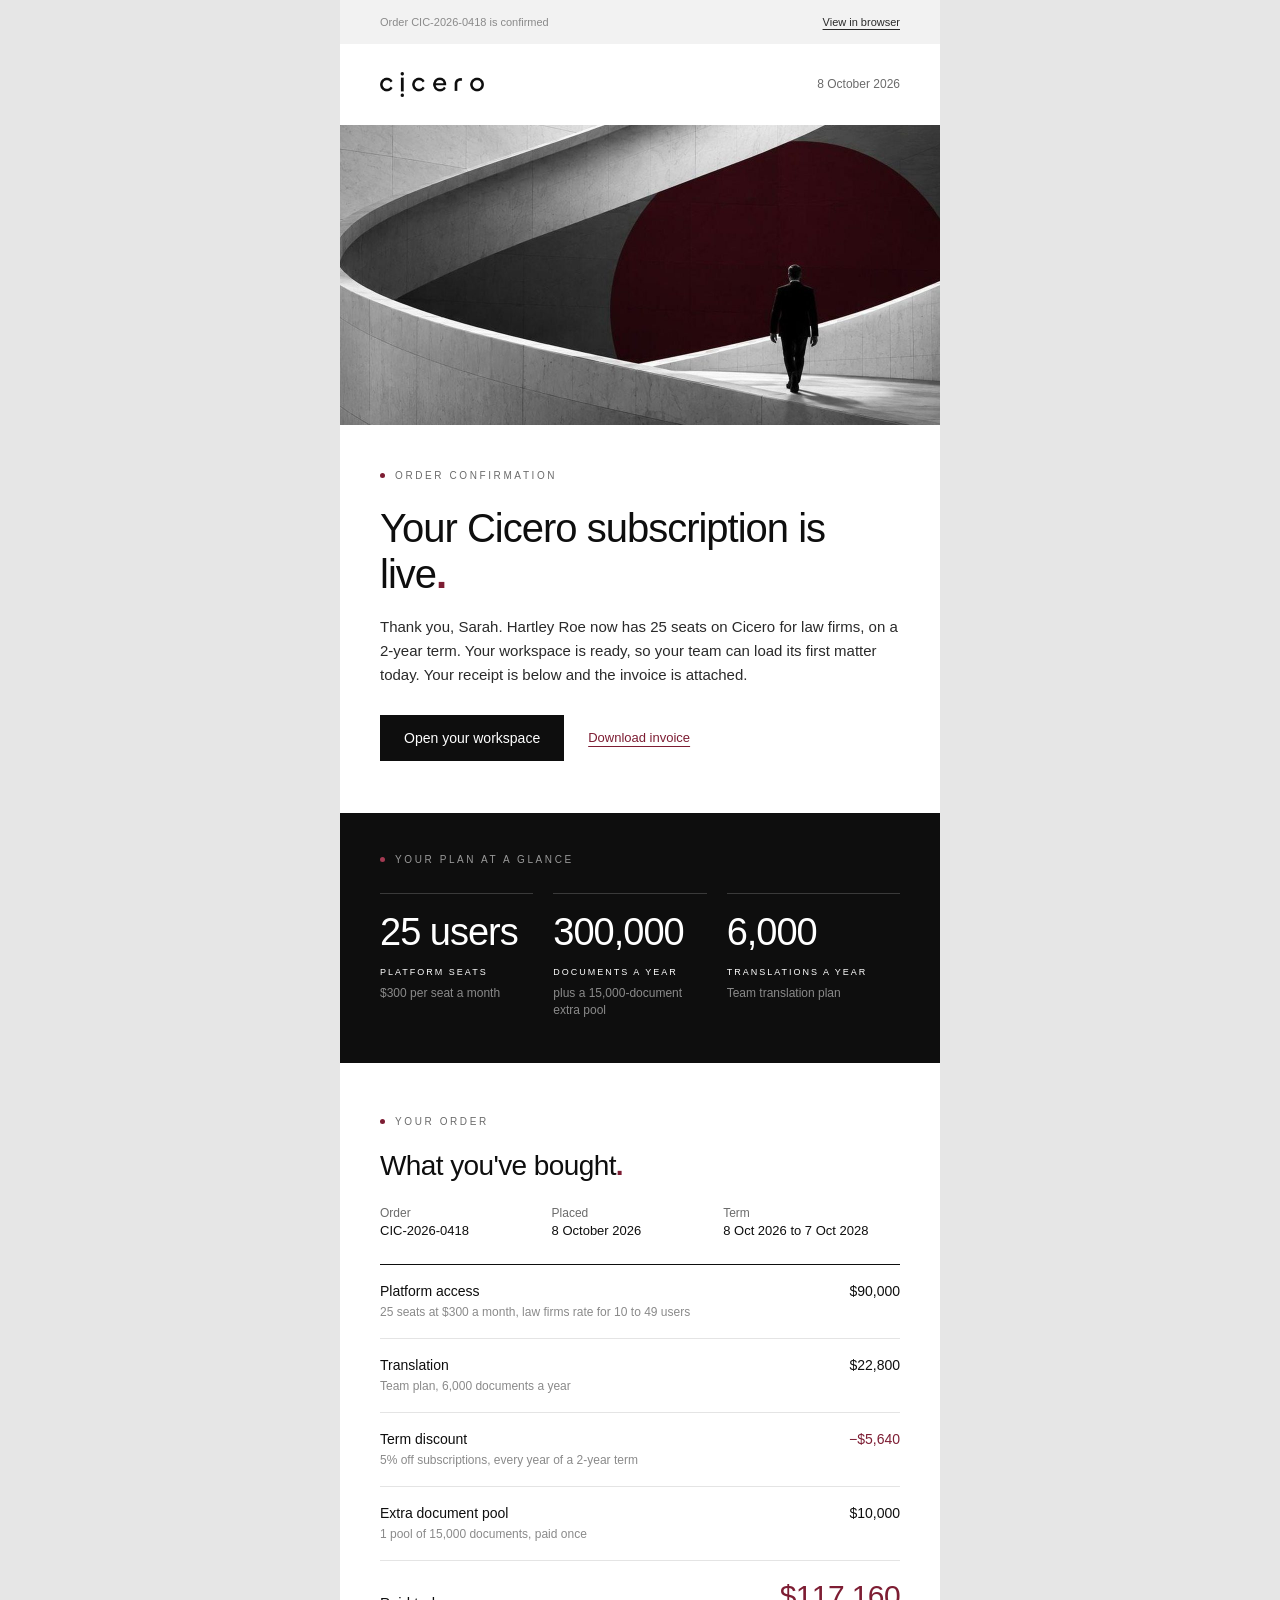
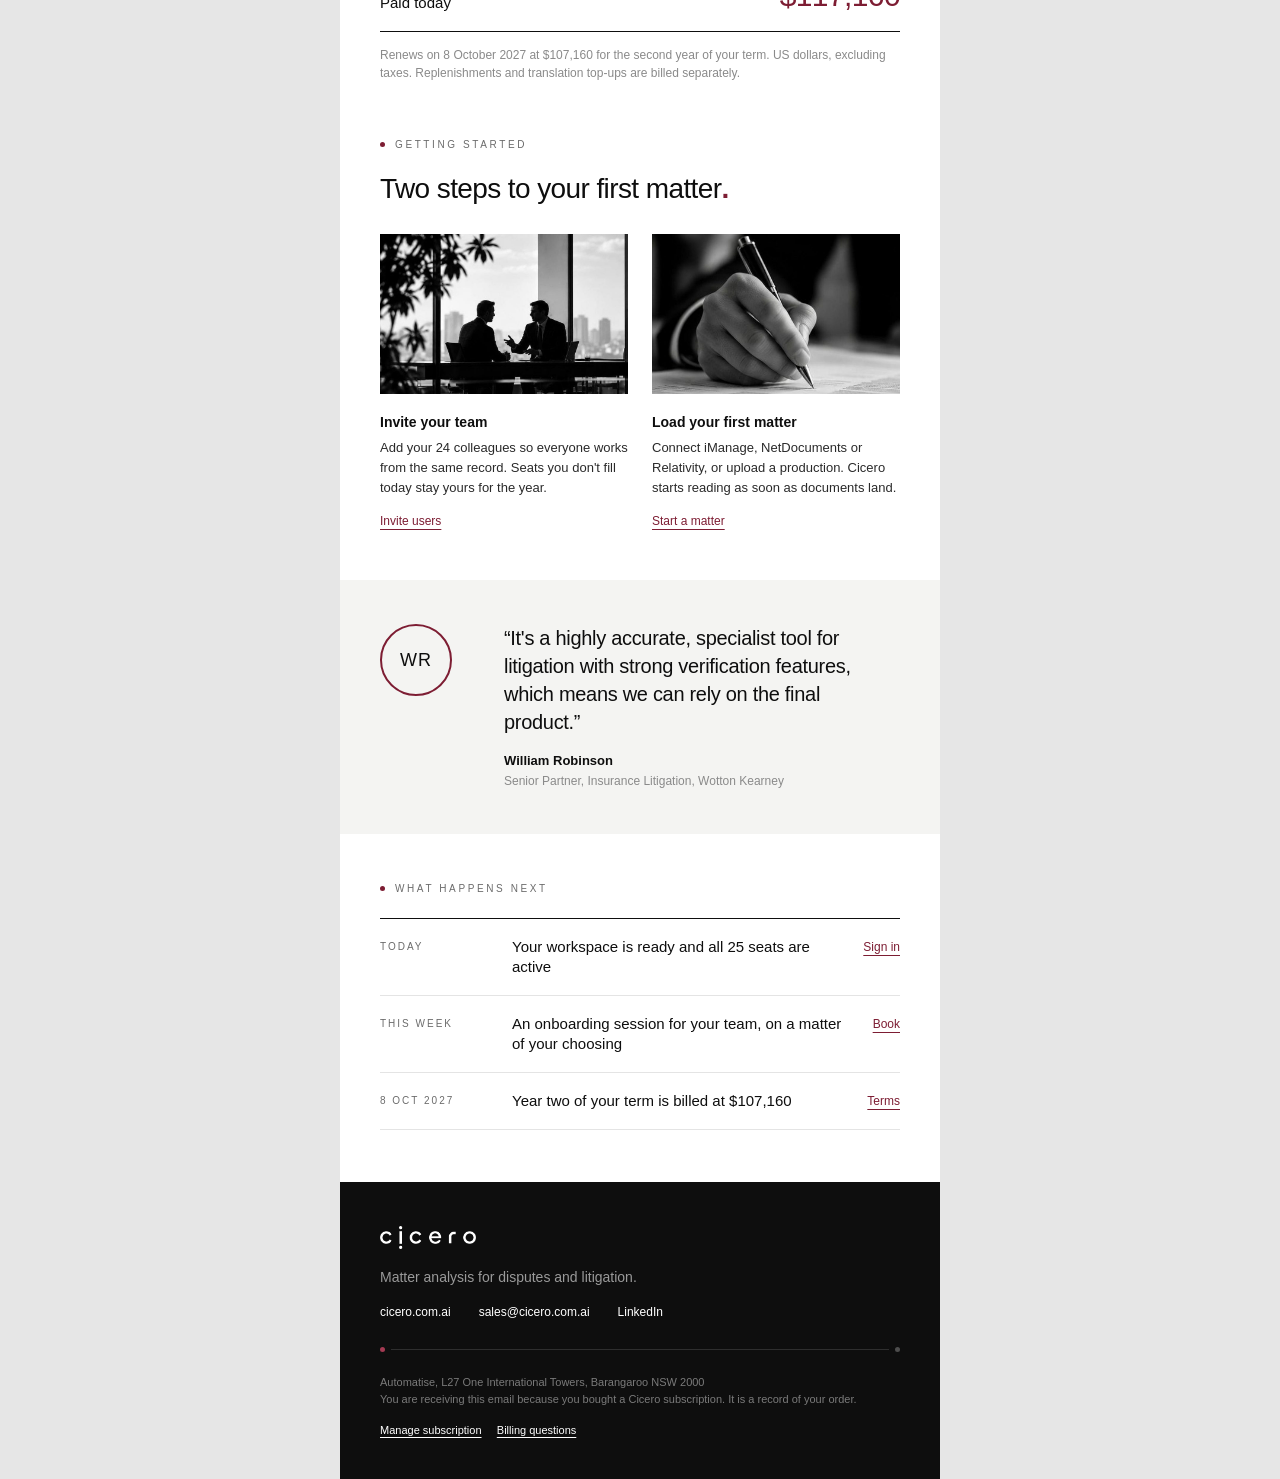
==== email/order-confirmation.html @ ea7f02d4 "Add the order confirmation email Co-Authored-By: Claude Opus 5.5 <noreply@anthropic.com> Claude-Sess" ====
<!doctype html>
<html lang="en" xmlns="http://www.w3.org/1999/xhtml">
<head>
<meta charset="utf-8">
<meta name="viewport" content="width=device-width,initial-scale=1">
<meta name="x-apple-disable-message-reformatting">
<meta name="color-scheme" content="light">
<meta name="supported-color-schemes" content="light">
<title>Your Cicero order is confirmed</title>
<!--
  Cicero order confirmation email.
  Example values are filled in so the layout can be reviewed. Replace them with merge fields when wiring it up:
    first name, firm, order number, order date, plan, users, seat rate, term, translation plan,
    extra pools, discount, amounts, renewal date, workspace / invoice / onboarding links.
  Images: host the files in email/images/ and change every src to its absolute https:// URL before sending.
-->
<style>
  body{margin:0;padding:0;background:#e6e6e6;-webkit-text-size-adjust:100%;-ms-text-size-adjust:100%}
  table{border-collapse:collapse;mso-table-lspace:0;mso-table-rspace:0}
  img{border:0;outline:none;text-decoration:none;display:block;-ms-interpolation-mode:bicubic}
  a{color:inherit}
  @media (max-width:620px){
    .container{width:100%!important}
    .px{padding-left:24px!important;padding-right:24px!important}
    .stack{display:block!important;width:100%!important;max-width:100%!important}
    .stack-gap{padding-top:28px!important}
    .stat{display:block!important;width:100%!important;padding:0 0 22px 0!important}
    .h1{font-size:34px!important;line-height:40px!important}
    .h2{font-size:26px!important;line-height:32px!important}
    .num{font-size:36px!important;line-height:42px!important}
    .hide-sm{display:none!important}
    .row-date{width:96px!important}
  }
</style>
</head>
<body style="margin:0;padding:0;background:#e6e6e6;">
<!-- Preview text -->
<div style="display:none;max-height:0;overflow:hidden;mso-hide:all;font-size:1px;line-height:1px;color:#e6e6e6;">Order CIC-2026-0418 is confirmed: Cicero for law firms, 25 users on a 2-year term. Your workspace is ready.&#8199;&#847;&#8199;&#847;&#8199;&#847;&#8199;&#847;&#8199;&#847;&#8199;&#847;</div>

<table role="presentation" width="100%" cellpadding="0" cellspacing="0" style="background:#e6e6e6;">
<tr><td align="center" style="padding:0;">

<table role="presentation" class="container" width="600" cellpadding="0" cellspacing="0" style="width:600px;background:#ffffff;font-family:'Helvetica Neue',Helvetica,Arial,sans-serif;">

  <!-- Top bar -->
  <tr><td class="px" style="background:#f2f2f2;padding:14px 40px;">
    <table role="presentation" width="100%" cellpadding="0" cellspacing="0"><tr>
      <td style="font-size:11px;line-height:16px;color:#8a8a8a;">Order CIC-2026-0418 is confirmed</td>
      <td align="right" style="font-size:11px;line-height:16px;"><a href="https://cicero.com.ai/" style="color:#2a2a2a;text-decoration:underline;text-underline-offset:3px;">View in browser</a></td>
    </tr></table>
  </td></tr>

  <!-- Header -->
  <tr><td class="px" style="padding:28px 40px;">
    <table role="presentation" width="100%" cellpadding="0" cellspacing="0"><tr>
      <td><a href="https://cicero.com.ai/"><img src="images/logo-black.png" width="104" height="25" alt="Cicero" style="width:104px;height:auto;"></a></td>
      <td align="right" style="font-size:12px;line-height:16px;color:#6b6b6b;">8 October 2026</td>
    </tr></table>
  </td></tr>

  <!-- Hero image -->
  <tr><td style="padding:0;"><img src="images/hero.jpg" width="600" alt="A figure walks up a curving stone ramp past a burgundy circle" style="width:100%;max-width:600px;height:auto;"></td></tr>

  <!-- Confirmation -->
  <tr><td class="px" style="padding:44px 40px 52px;">
    <table role="presentation" cellpadding="0" cellspacing="0"><tr>
      <td style="width:5px;"><div style="width:5px;height:5px;border-radius:50%;background:#7d1d33;font-size:0;line-height:0;">&nbsp;</div></td>
      <td style="padding-left:10px;font-size:10px;line-height:14px;letter-spacing:2.6px;text-transform:uppercase;color:#6b6b6b;">Order confirmation</td>
    </tr></table>
    <h1 class="h1" style="margin:22px 0 0;font-weight:300;font-size:40px;line-height:46px;letter-spacing:-1px;color:#0e0e0e;">Your Cicero subscription is live<span style="color:#7d1d33;font-weight:700;">.</span></h1>
    <p style="margin:18px 0 0;font-size:15px;line-height:24px;color:#2a2a2a;">Thank you, Sarah. Hartley Roe now has 25 seats on Cicero for law firms, on a 2-year term. Your workspace is ready, so your team can load its first matter today. Your receipt is below and the invoice is attached.</p>
    <table role="presentation" cellpadding="0" cellspacing="0" style="margin-top:28px;"><tr>
      <td style="background:#0e0e0e;"><a href="https://cicero.com.ai/" style="display:inline-block;padding:15px 24px;font-size:14px;line-height:16px;color:#ffffff;text-decoration:none;font-weight:500;">Open your workspace</a></td>
      <td style="padding-left:24px;font-size:13px;line-height:16px;"><a href="https://cicero.com.ai/" style="color:#7d1d33;text-decoration:underline;text-underline-offset:4px;">Download invoice</a></td>
    </tr></table>
  </td></tr>

  <!-- Plan at a glance -->
  <tr><td class="px" style="background:#0e0e0e;padding:40px 40px 44px;">
    <table role="presentation" cellpadding="0" cellspacing="0"><tr>
      <td style="width:5px;"><div style="width:5px;height:5px;border-radius:50%;background:#a33a52;font-size:0;line-height:0;">&nbsp;</div></td>
      <td style="padding-left:10px;font-size:10px;line-height:14px;letter-spacing:2.6px;text-transform:uppercase;color:#9a9a9a;">Your plan at a glance</td>
    </tr></table>
    <table role="presentation" width="100%" cellpadding="0" cellspacing="0" style="margin-top:26px;"><tr>
      <td class="stat" valign="top" width="33%" style="padding-right:20px;">
        <div style="border-top:1px solid #3a3a3a;padding-top:16px;">
          <div class="num" style="font-weight:200;font-size:38px;line-height:44px;letter-spacing:-1px;color:#ffffff;">25 users</div>
          <div style="margin-top:12px;font-size:9px;line-height:13px;letter-spacing:2px;text-transform:uppercase;font-weight:500;color:#ffffff;">Platform seats</div>
          <div style="margin-top:6px;font-size:12px;line-height:17px;color:#8a8a8a;">$300 per seat a month</div>
        </div>
      </td>
      <td class="stat" valign="top" width="33%" style="padding-right:20px;">
        <div style="border-top:1px solid #3a3a3a;padding-top:16px;">
          <div class="num" style="font-weight:200;font-size:38px;line-height:44px;letter-spacing:-1px;color:#ffffff;">300,000</div>
          <div style="margin-top:12px;font-size:9px;line-height:13px;letter-spacing:2px;text-transform:uppercase;font-weight:500;color:#ffffff;">Documents a year</div>
          <div style="margin-top:6px;font-size:12px;line-height:17px;color:#8a8a8a;">plus a 15,000-document extra pool</div>
        </div>
      </td>
      <td class="stat" valign="top" width="33%">
        <div style="border-top:1px solid #3a3a3a;padding-top:16px;">
          <div class="num" style="font-weight:200;font-size:38px;line-height:44px;letter-spacing:-1px;color:#ffffff;">6,000</div>
          <div style="margin-top:12px;font-size:9px;line-height:13px;letter-spacing:2px;text-transform:uppercase;font-weight:500;color:#ffffff;">Translations a year</div>
          <div style="margin-top:6px;font-size:12px;line-height:17px;color:#8a8a8a;">Team translation plan</div>
        </div>
      </td>
    </tr></table>
  </td></tr>

  <!-- Receipt -->
  <tr><td class="px" style="padding:52px 40px 12px;">
    <table role="presentation" cellpadding="0" cellspacing="0"><tr>
      <td style="width:5px;"><div style="width:5px;height:5px;border-radius:50%;background:#7d1d33;font-size:0;line-height:0;">&nbsp;</div></td>
      <td style="padding-left:10px;font-size:10px;line-height:14px;letter-spacing:2.6px;text-transform:uppercase;color:#6b6b6b;">Your order</td>
    </tr></table>
    <h2 class="h2" style="margin:20px 0 0;font-weight:300;font-size:28px;line-height:34px;letter-spacing:-.6px;color:#0e0e0e;">What you've bought<span style="color:#7d1d33;font-weight:700;">.</span></h2>

    <table role="presentation" width="100%" cellpadding="0" cellspacing="0" style="margin-top:22px;font-size:12px;line-height:17px;color:#6b6b6b;"><tr>
      <td class="stack" valign="top" width="33%" style="padding-bottom:10px;">Order<br><span style="color:#0e0e0e;font-size:13px;">CIC-2026-0418</span></td>
      <td class="stack" valign="top" width="33%" style="padding-bottom:10px;">Placed<br><span style="color:#0e0e0e;font-size:13px;">8 October 2026</span></td>
      <td class="stack" valign="top" width="34%" style="padding-bottom:10px;">Term<br><span style="color:#0e0e0e;font-size:13px;">8 Oct 2026 to 7 Oct 2028</span></td>
    </tr></table>

    <table role="presentation" width="100%" cellpadding="0" cellspacing="0" style="margin-top:14px;border-top:1px solid #0e0e0e;font-size:14px;line-height:20px;color:#2a2a2a;">
      <tr>
        <td valign="top" style="padding:16px 16px 16px 0;border-bottom:1px solid #e4e4e4;"><span style="color:#0e0e0e;">Platform access</span><br><span style="font-size:12px;color:#8a8a8a;">25 seats at $300 a month, law firms rate for 10 to 49 users</span></td>
        <td valign="top" align="right" style="padding:16px 0;border-bottom:1px solid #e4e4e4;white-space:nowrap;color:#0e0e0e;">$90,000</td>
      </tr>
      <tr>
        <td valign="top" style="padding:16px 16px 16px 0;border-bottom:1px solid #e4e4e4;"><span style="color:#0e0e0e;">Translation</span><br><span style="font-size:12px;color:#8a8a8a;">Team plan, 6,000 documents a year</span></td>
        <td valign="top" align="right" style="padding:16px 0;border-bottom:1px solid #e4e4e4;white-space:nowrap;color:#0e0e0e;">$22,800</td>
      </tr>
      <tr>
        <td valign="top" style="padding:16px 16px 16px 0;border-bottom:1px solid #e4e4e4;"><span style="color:#0e0e0e;">Term discount</span><br><span style="font-size:12px;color:#8a8a8a;">5% off subscriptions, every year of a 2-year term</span></td>
        <td valign="top" align="right" style="padding:16px 0;border-bottom:1px solid #e4e4e4;white-space:nowrap;color:#7d1d33;">&minus;$5,640</td>
      </tr>
      <tr>
        <td valign="top" style="padding:16px 16px 16px 0;border-bottom:1px solid #e4e4e4;"><span style="color:#0e0e0e;">Extra document pool</span><br><span style="font-size:12px;color:#8a8a8a;">1 pool of 15,000 documents, paid once</span></td>
        <td valign="top" align="right" style="padding:16px 0;border-bottom:1px solid #e4e4e4;white-space:nowrap;color:#0e0e0e;">$10,000</td>
      </tr>
      <tr>
        <td valign="bottom" style="padding:18px 16px 18px 0;border-bottom:1px solid #0e0e0e;font-size:15px;color:#0e0e0e;font-weight:500;">Paid today</td>
        <td valign="bottom" align="right" style="padding:18px 0;border-bottom:1px solid #0e0e0e;white-space:nowrap;font-weight:300;font-size:30px;line-height:34px;letter-spacing:-.6px;color:#7d1d33;">$117,160</td>
      </tr>
    </table>
    <p style="margin:14px 0 0;font-size:12px;line-height:18px;color:#8a8a8a;">Renews on 8 October 2027 at $107,160 for the second year of your term. US dollars, excluding taxes. Replenishments and translation top-ups are billed separately.</p>
  </td></tr>

  <!-- Next steps -->
  <tr><td class="px" style="padding:44px 40px 52px;">
    <table role="presentation" cellpadding="0" cellspacing="0"><tr>
      <td style="width:5px;"><div style="width:5px;height:5px;border-radius:50%;background:#7d1d33;font-size:0;line-height:0;">&nbsp;</div></td>
      <td style="padding-left:10px;font-size:10px;line-height:14px;letter-spacing:2.6px;text-transform:uppercase;color:#6b6b6b;">Getting started</td>
    </tr></table>
    <h2 class="h2" style="margin:20px 0 0;font-weight:300;font-size:28px;line-height:34px;letter-spacing:-.6px;color:#0e0e0e;">Two steps to your first matter<span style="color:#7d1d33;font-weight:700;">.</span></h2>
    <table role="presentation" width="100%" cellpadding="0" cellspacing="0" style="margin-top:28px;"><tr>
      <td class="stack" valign="top" width="50%" style="padding-right:12px;">
        <img src="images/team.jpg" width="248" alt="Two lawyers talk across a table in a glass office" style="width:100%;max-width:520px;height:auto;">
        <p style="margin:18px 0 0;font-size:14px;line-height:20px;font-weight:700;color:#0e0e0e;">Invite your team</p>
        <p style="margin:6px 0 0;font-size:13px;line-height:20px;color:#2a2a2a;">Add your 24 colleagues so everyone works from the same record. Seats you don't fill today stay yours for the year.</p>
        <p style="margin:16px 0 0;font-size:12px;"><a href="https://cicero.com.ai/" style="color:#7d1d33;text-decoration:underline;text-underline-offset:4px;">Invite users</a></p>
      </td>
      <td class="stack stack-gap" valign="top" width="50%" style="padding-left:12px;">
        <img src="images/matter.jpg" width="248" alt="A hand signs a document with a pen" style="width:100%;max-width:520px;height:auto;">
        <p style="margin:18px 0 0;font-size:14px;line-height:20px;font-weight:700;color:#0e0e0e;">Load your first matter</p>
        <p style="margin:6px 0 0;font-size:13px;line-height:20px;color:#2a2a2a;">Connect iManage, NetDocuments or Relativity, or upload a production. Cicero starts reading as soon as documents land.</p>
        <p style="margin:16px 0 0;font-size:12px;"><a href="https://cicero.com.ai/" style="color:#7d1d33;text-decoration:underline;text-underline-offset:4px;">Start a matter</a></p>
      </td>
    </tr></table>
  </td></tr>

  <!-- Client quote -->
  <tr><td class="px" style="background:#f4f4f2;padding:44px 40px;">
    <table role="presentation" width="100%" cellpadding="0" cellspacing="0"><tr>
      <td class="hide-sm" valign="top" width="96" style="padding-right:28px;">
        <div style="width:68px;height:68px;border-radius:50%;border:2px solid #7d1d33;text-align:center;font-size:18px;line-height:68px;letter-spacing:1px;color:#0e0e0e;font-weight:300;">WR</div>
      </td>
      <td valign="top">
        <p style="margin:0;font-weight:300;font-size:20px;line-height:28px;letter-spacing:-.3px;color:#0e0e0e;">&ldquo;It's a highly accurate, specialist tool for litigation with strong verification features, which means we can rely on the final product.&rdquo;</p>
        <p style="margin:16px 0 0;font-size:13px;line-height:18px;font-weight:700;color:#0e0e0e;">William Robinson</p>
        <p style="margin:2px 0 0;font-size:12px;line-height:18px;color:#8a8a8a;">Senior Partner, Insurance Litigation, Wotton Kearney</p>
      </td>
    </tr></table>
  </td></tr>

  <!-- What happens next -->
  <tr><td class="px" style="padding:48px 40px 52px;">
    <table role="presentation" cellpadding="0" cellspacing="0"><tr>
      <td style="width:5px;"><div style="width:5px;height:5px;border-radius:50%;background:#7d1d33;font-size:0;line-height:0;">&nbsp;</div></td>
      <td style="padding-left:10px;font-size:10px;line-height:14px;letter-spacing:2.6px;text-transform:uppercase;color:#6b6b6b;">What happens next</td>
    </tr></table>
    <table role="presentation" width="100%" cellpadding="0" cellspacing="0" style="margin-top:22px;border-top:1px solid #0e0e0e;">
      <tr>
        <td class="row-date" valign="top" width="120" style="padding:18px 12px 18px 0;border-bottom:1px solid #e4e4e4;font-size:10px;line-height:20px;letter-spacing:2px;text-transform:uppercase;color:#6b6b6b;">Today</td>
        <td valign="top" style="padding:18px 12px 18px 0;border-bottom:1px solid #e4e4e4;font-size:15px;line-height:20px;color:#0e0e0e;">Your workspace is ready and all 25 seats are active</td>
        <td valign="top" align="right" style="padding:18px 0;border-bottom:1px solid #e4e4e4;font-size:12px;line-height:20px;white-space:nowrap;"><a href="https://cicero.com.ai/" style="color:#7d1d33;text-decoration:underline;text-underline-offset:4px;">Sign in</a></td>
      </tr>
      <tr>
        <td class="row-date" valign="top" width="120" style="padding:18px 12px 18px 0;border-bottom:1px solid #e4e4e4;font-size:10px;line-height:20px;letter-spacing:2px;text-transform:uppercase;color:#6b6b6b;">This week</td>
        <td valign="top" style="padding:18px 12px 18px 0;border-bottom:1px solid #e4e4e4;font-size:15px;line-height:20px;color:#0e0e0e;">An onboarding session for your team, on a matter of your choosing</td>
        <td valign="top" align="right" style="padding:18px 0;border-bottom:1px solid #e4e4e4;font-size:12px;line-height:20px;white-space:nowrap;"><a href="https://cicero.com.ai/" style="color:#7d1d33;text-decoration:underline;text-underline-offset:4px;">Book</a></td>
      </tr>
      <tr>
        <td class="row-date" valign="top" width="120" style="padding:18px 12px 18px 0;border-bottom:1px solid #e4e4e4;font-size:10px;line-height:20px;letter-spacing:2px;text-transform:uppercase;color:#6b6b6b;">8 Oct 2027</td>
        <td valign="top" style="padding:18px 12px 18px 0;border-bottom:1px solid #e4e4e4;font-size:15px;line-height:20px;color:#0e0e0e;">Year two of your term is billed at $107,160</td>
        <td valign="top" align="right" style="padding:18px 0;border-bottom:1px solid #e4e4e4;font-size:12px;line-height:20px;white-space:nowrap;"><a href="https://cicero.com.ai/" style="color:#7d1d33;text-decoration:underline;text-underline-offset:4px;">Terms</a></td>
      </tr>
    </table>
  </td></tr>

  <!-- Footer -->
  <tr><td class="px" style="background:#0e0e0e;padding:44px 40px 40px;">
    <img src="images/logo-white.png" width="96" height="23" alt="Cicero" style="width:96px;height:auto;">
    <p style="margin:18px 0 0;font-size:14px;line-height:20px;font-weight:300;color:#9a9a9a;">Matter analysis for disputes and litigation.</p>
    <table role="presentation" cellpadding="0" cellspacing="0" style="margin-top:18px;"><tr>
      <td style="padding-right:28px;font-size:12px;"><a href="https://cicero.com.ai/" style="color:#ffffff;text-decoration:none;">cicero.com.ai</a></td>
      <td style="padding-right:28px;font-size:12px;"><a href="mailto:sales@cicero.com.ai" style="color:#ffffff;text-decoration:none;">sales@cicero.com.ai</a></td>
      <td style="font-size:12px;"><a href="https://www.linkedin.com/company/automatise/" style="color:#ffffff;text-decoration:none;">LinkedIn</a></td>
    </tr></table>
    <table role="presentation" width="100%" cellpadding="0" cellspacing="0" style="margin-top:28px;"><tr>
      <td width="5"><div style="width:5px;height:5px;border-radius:50%;background:#a33a52;font-size:0;line-height:0;">&nbsp;</div></td>
      <td style="padding:0 6px;"><div style="height:1px;background:#2e2e2e;font-size:0;line-height:0;">&nbsp;</div></td>
      <td width="5"><div style="width:5px;height:5px;border-radius:50%;background:#4d4d4d;font-size:0;line-height:0;">&nbsp;</div></td>
    </tr></table>
    <p style="margin:22px 0 0;font-size:11px;line-height:17px;color:#7a7a7a;">Automatise, L27 One International Towers, Barangaroo NSW 2000<br>You are receiving this email because you bought a Cicero subscription. It is a record of your order.</p>
    <p style="margin:14px 0 0;font-size:11px;line-height:17px;"><a href="https://cicero.com.ai/" style="color:#ffffff;text-decoration:underline;text-underline-offset:3px;">Manage subscription</a>&nbsp;&nbsp;&nbsp;&nbsp;&nbsp;<a href="mailto:sales@cicero.com.ai" style="color:#ffffff;text-decoration:underline;text-underline-offset:3px;">Billing questions</a></p>
  </td></tr>

</table>
</td></tr>
</table>
</body>
</html>
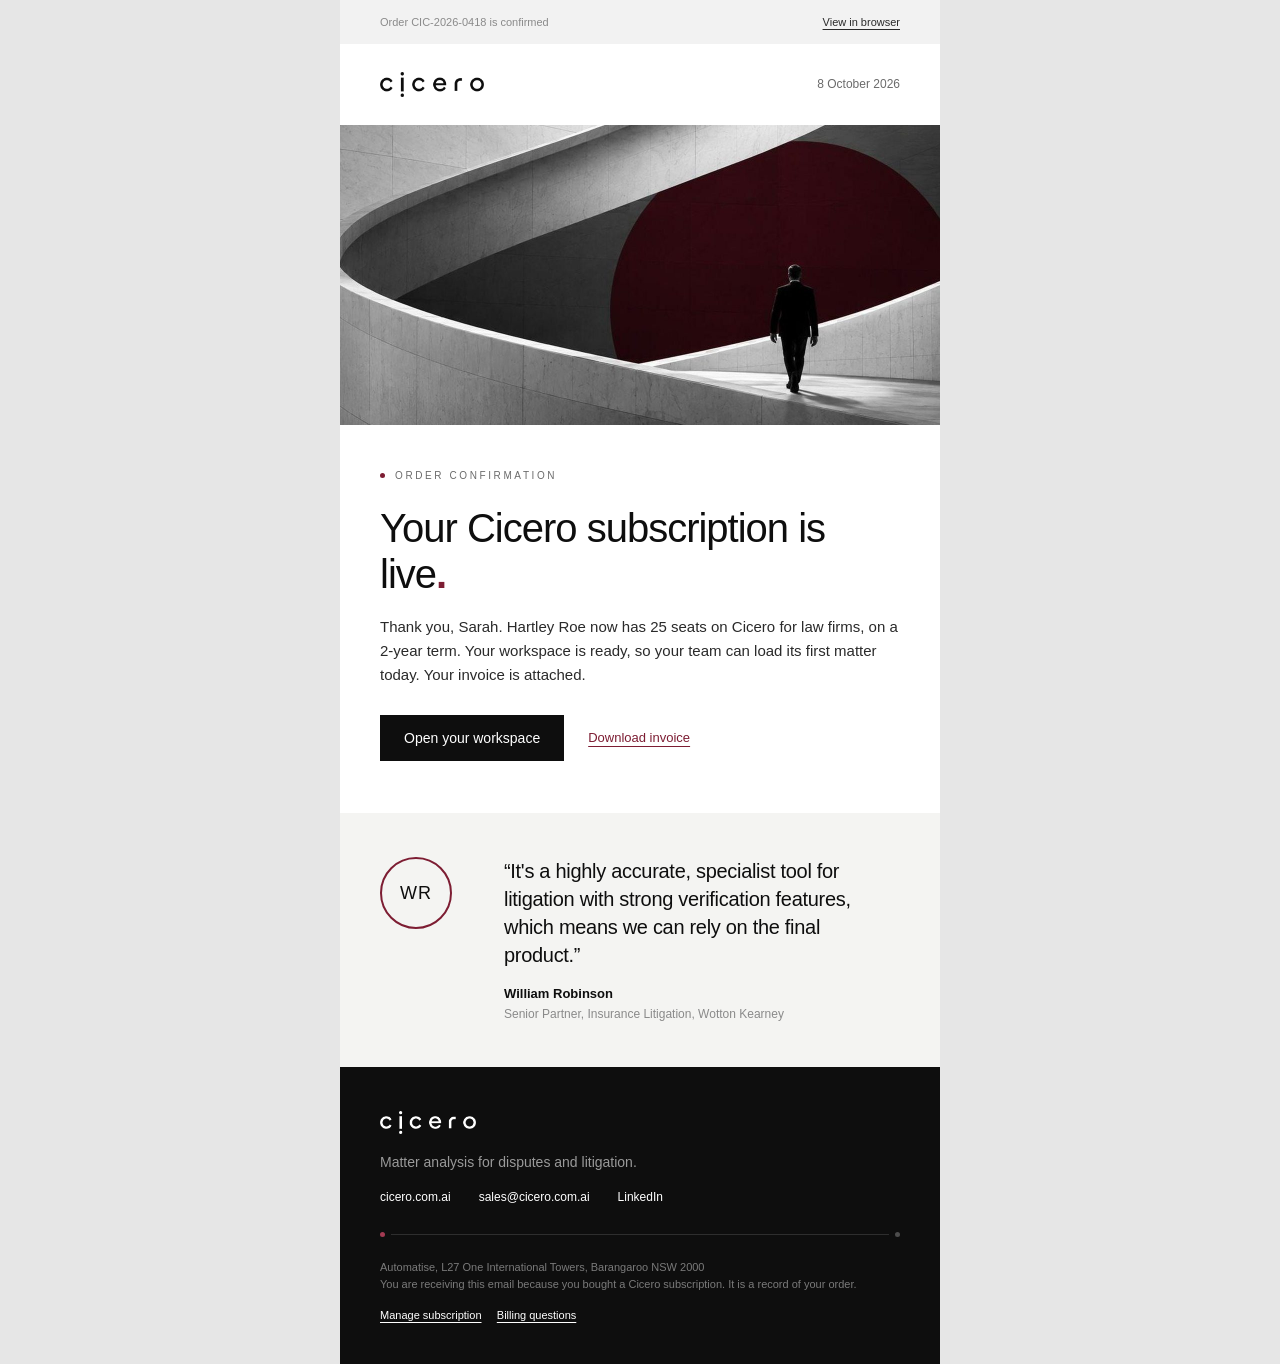
==== commit 8e5d52ec: "Order email: keep confirmation, quote and footer only Co-Authored-By: Claude Opus 5.5 <noreply@anthr" ====
--- a/email/order-confirmation.html
+++ b/email/order-confirmation.html
@@ -68,103 +68,10 @@
       <td style="padding-left:10px;font-size:10px;line-height:14px;letter-spacing:2.6px;text-transform:uppercase;color:#6b6b6b;">Order confirmation</td>
     </tr></table>
     <h1 class="h1" style="margin:22px 0 0;font-weight:300;font-size:40px;line-height:46px;letter-spacing:-1px;color:#0e0e0e;">Your Cicero subscription is live<span style="color:#7d1d33;font-weight:700;">.</span></h1>
-    <p style="margin:18px 0 0;font-size:15px;line-height:24px;color:#2a2a2a;">Thank you, Sarah. Hartley Roe now has 25 seats on Cicero for law firms, on a 2-year term. Your workspace is ready, so your team can load its first matter today. Your receipt is below and the invoice is attached.</p>
+    <p style="margin:18px 0 0;font-size:15px;line-height:24px;color:#2a2a2a;">Thank you, Sarah. Hartley Roe now has 25 seats on Cicero for law firms, on a 2-year term. Your workspace is ready, so your team can load its first matter today. Your invoice is attached.</p>
     <table role="presentation" cellpadding="0" cellspacing="0" style="margin-top:28px;"><tr>
       <td style="background:#0e0e0e;"><a href="https://cicero.com.ai/" style="display:inline-block;padding:15px 24px;font-size:14px;line-height:16px;color:#ffffff;text-decoration:none;font-weight:500;">Open your workspace</a></td>
       <td style="padding-left:24px;font-size:13px;line-height:16px;"><a href="https://cicero.com.ai/" style="color:#7d1d33;text-decoration:underline;text-underline-offset:4px;">Download invoice</a></td>
-    </tr></table>
-  </td></tr>
-
-  <!-- Plan at a glance -->
-  <tr><td class="px" style="background:#0e0e0e;padding:40px 40px 44px;">
-    <table role="presentation" cellpadding="0" cellspacing="0"><tr>
-      <td style="width:5px;"><div style="width:5px;height:5px;border-radius:50%;background:#a33a52;font-size:0;line-height:0;">&nbsp;</div></td>
-      <td style="padding-left:10px;font-size:10px;line-height:14px;letter-spacing:2.6px;text-transform:uppercase;color:#9a9a9a;">Your plan at a glance</td>
-    </tr></table>
-    <table role="presentation" width="100%" cellpadding="0" cellspacing="0" style="margin-top:26px;"><tr>
-      <td class="stat" valign="top" width="33%" style="padding-right:20px;">
-        <div style="border-top:1px solid #3a3a3a;padding-top:16px;">
-          <div class="num" style="font-weight:200;font-size:38px;line-height:44px;letter-spacing:-1px;color:#ffffff;">25 users</div>
-          <div style="margin-top:12px;font-size:9px;line-height:13px;letter-spacing:2px;text-transform:uppercase;font-weight:500;color:#ffffff;">Platform seats</div>
-          <div style="margin-top:6px;font-size:12px;line-height:17px;color:#8a8a8a;">$300 per seat a month</div>
-        </div>
-      </td>
-      <td class="stat" valign="top" width="33%" style="padding-right:20px;">
-        <div style="border-top:1px solid #3a3a3a;padding-top:16px;">
-          <div class="num" style="font-weight:200;font-size:38px;line-height:44px;letter-spacing:-1px;color:#ffffff;">300,000</div>
-          <div style="margin-top:12px;font-size:9px;line-height:13px;letter-spacing:2px;text-transform:uppercase;font-weight:500;color:#ffffff;">Documents a year</div>
-          <div style="margin-top:6px;font-size:12px;line-height:17px;color:#8a8a8a;">plus a 15,000-document extra pool</div>
-        </div>
-      </td>
-      <td class="stat" valign="top" width="33%">
-        <div style="border-top:1px solid #3a3a3a;padding-top:16px;">
-          <div class="num" style="font-weight:200;font-size:38px;line-height:44px;letter-spacing:-1px;color:#ffffff;">6,000</div>
-          <div style="margin-top:12px;font-size:9px;line-height:13px;letter-spacing:2px;text-transform:uppercase;font-weight:500;color:#ffffff;">Translations a year</div>
-          <div style="margin-top:6px;font-size:12px;line-height:17px;color:#8a8a8a;">Team translation plan</div>
-        </div>
-      </td>
-    </tr></table>
-  </td></tr>
-
-  <!-- Receipt -->
-  <tr><td class="px" style="padding:52px 40px 12px;">
-    <table role="presentation" cellpadding="0" cellspacing="0"><tr>
-      <td style="width:5px;"><div style="width:5px;height:5px;border-radius:50%;background:#7d1d33;font-size:0;line-height:0;">&nbsp;</div></td>
-      <td style="padding-left:10px;font-size:10px;line-height:14px;letter-spacing:2.6px;text-transform:uppercase;color:#6b6b6b;">Your order</td>
-    </tr></table>
-    <h2 class="h2" style="margin:20px 0 0;font-weight:300;font-size:28px;line-height:34px;letter-spacing:-.6px;color:#0e0e0e;">What you've bought<span style="color:#7d1d33;font-weight:700;">.</span></h2>
-
-    <table role="presentation" width="100%" cellpadding="0" cellspacing="0" style="margin-top:22px;font-size:12px;line-height:17px;color:#6b6b6b;"><tr>
-      <td class="stack" valign="top" width="33%" style="padding-bottom:10px;">Order<br><span style="color:#0e0e0e;font-size:13px;">CIC-2026-0418</span></td>
-      <td class="stack" valign="top" width="33%" style="padding-bottom:10px;">Placed<br><span style="color:#0e0e0e;font-size:13px;">8 October 2026</span></td>
-      <td class="stack" valign="top" width="34%" style="padding-bottom:10px;">Term<br><span style="color:#0e0e0e;font-size:13px;">8 Oct 2026 to 7 Oct 2028</span></td>
-    </tr></table>
-
-    <table role="presentation" width="100%" cellpadding="0" cellspacing="0" style="margin-top:14px;border-top:1px solid #0e0e0e;font-size:14px;line-height:20px;color:#2a2a2a;">
-      <tr>
-        <td valign="top" style="padding:16px 16px 16px 0;border-bottom:1px solid #e4e4e4;"><span style="color:#0e0e0e;">Platform access</span><br><span style="font-size:12px;color:#8a8a8a;">25 seats at $300 a month, law firms rate for 10 to 49 users</span></td>
-        <td valign="top" align="right" style="padding:16px 0;border-bottom:1px solid #e4e4e4;white-space:nowrap;color:#0e0e0e;">$90,000</td>
-      </tr>
-      <tr>
-        <td valign="top" style="padding:16px 16px 16px 0;border-bottom:1px solid #e4e4e4;"><span style="color:#0e0e0e;">Translation</span><br><span style="font-size:12px;color:#8a8a8a;">Team plan, 6,000 documents a year</span></td>
-        <td valign="top" align="right" style="padding:16px 0;border-bottom:1px solid #e4e4e4;white-space:nowrap;color:#0e0e0e;">$22,800</td>
-      </tr>
-      <tr>
-        <td valign="top" style="padding:16px 16px 16px 0;border-bottom:1px solid #e4e4e4;"><span style="color:#0e0e0e;">Term discount</span><br><span style="font-size:12px;color:#8a8a8a;">5% off subscriptions, every year of a 2-year term</span></td>
-        <td valign="top" align="right" style="padding:16px 0;border-bottom:1px solid #e4e4e4;white-space:nowrap;color:#7d1d33;">&minus;$5,640</td>
-      </tr>
-      <tr>
-        <td valign="top" style="padding:16px 16px 16px 0;border-bottom:1px solid #e4e4e4;"><span style="color:#0e0e0e;">Extra document pool</span><br><span style="font-size:12px;color:#8a8a8a;">1 pool of 15,000 documents, paid once</span></td>
-        <td valign="top" align="right" style="padding:16px 0;border-bottom:1px solid #e4e4e4;white-space:nowrap;color:#0e0e0e;">$10,000</td>
-      </tr>
-      <tr>
-        <td valign="bottom" style="padding:18px 16px 18px 0;border-bottom:1px solid #0e0e0e;font-size:15px;color:#0e0e0e;font-weight:500;">Paid today</td>
-        <td valign="bottom" align="right" style="padding:18px 0;border-bottom:1px solid #0e0e0e;white-space:nowrap;font-weight:300;font-size:30px;line-height:34px;letter-spacing:-.6px;color:#7d1d33;">$117,160</td>
-      </tr>
-    </table>
-    <p style="margin:14px 0 0;font-size:12px;line-height:18px;color:#8a8a8a;">Renews on 8 October 2027 at $107,160 for the second year of your term. US dollars, excluding taxes. Replenishments and translation top-ups are billed separately.</p>
-  </td></tr>
-
-  <!-- Next steps -->
-  <tr><td class="px" style="padding:44px 40px 52px;">
-    <table role="presentation" cellpadding="0" cellspacing="0"><tr>
-      <td style="width:5px;"><div style="width:5px;height:5px;border-radius:50%;background:#7d1d33;font-size:0;line-height:0;">&nbsp;</div></td>
-      <td style="padding-left:10px;font-size:10px;line-height:14px;letter-spacing:2.6px;text-transform:uppercase;color:#6b6b6b;">Getting started</td>
-    </tr></table>
-    <h2 class="h2" style="margin:20px 0 0;font-weight:300;font-size:28px;line-height:34px;letter-spacing:-.6px;color:#0e0e0e;">Two steps to your first matter<span style="color:#7d1d33;font-weight:700;">.</span></h2>
-    <table role="presentation" width="100%" cellpadding="0" cellspacing="0" style="margin-top:28px;"><tr>
-      <td class="stack" valign="top" width="50%" style="padding-right:12px;">
-        <img src="images/team.jpg" width="248" alt="Two lawyers talk across a table in a glass office" style="width:100%;max-width:520px;height:auto;">
-        <p style="margin:18px 0 0;font-size:14px;line-height:20px;font-weight:700;color:#0e0e0e;">Invite your team</p>
-        <p style="margin:6px 0 0;font-size:13px;line-height:20px;color:#2a2a2a;">Add your 24 colleagues so everyone works from the same record. Seats you don't fill today stay yours for the year.</p>
-        <p style="margin:16px 0 0;font-size:12px;"><a href="https://cicero.com.ai/" style="color:#7d1d33;text-decoration:underline;text-underline-offset:4px;">Invite users</a></p>
-      </td>
-      <td class="stack stack-gap" valign="top" width="50%" style="padding-left:12px;">
-        <img src="images/matter.jpg" width="248" alt="A hand signs a document with a pen" style="width:100%;max-width:520px;height:auto;">
-        <p style="margin:18px 0 0;font-size:14px;line-height:20px;font-weight:700;color:#0e0e0e;">Load your first matter</p>
-        <p style="margin:6px 0 0;font-size:13px;line-height:20px;color:#2a2a2a;">Connect iManage, NetDocuments or Relativity, or upload a production. Cicero starts reading as soon as documents land.</p>
-        <p style="margin:16px 0 0;font-size:12px;"><a href="https://cicero.com.ai/" style="color:#7d1d33;text-decoration:underline;text-underline-offset:4px;">Start a matter</a></p>
-      </td>
     </tr></table>
   </td></tr>
 
@@ -180,31 +87,6 @@
         <p style="margin:2px 0 0;font-size:12px;line-height:18px;color:#8a8a8a;">Senior Partner, Insurance Litigation, Wotton Kearney</p>
       </td>
     </tr></table>
-  </td></tr>
-
-  <!-- What happens next -->
-  <tr><td class="px" style="padding:48px 40px 52px;">
-    <table role="presentation" cellpadding="0" cellspacing="0"><tr>
-      <td style="width:5px;"><div style="width:5px;height:5px;border-radius:50%;background:#7d1d33;font-size:0;line-height:0;">&nbsp;</div></td>
-      <td style="padding-left:10px;font-size:10px;line-height:14px;letter-spacing:2.6px;text-transform:uppercase;color:#6b6b6b;">What happens next</td>
-    </tr></table>
-    <table role="presentation" width="100%" cellpadding="0" cellspacing="0" style="margin-top:22px;border-top:1px solid #0e0e0e;">
-      <tr>
-        <td class="row-date" valign="top" width="120" style="padding:18px 12px 18px 0;border-bottom:1px solid #e4e4e4;font-size:10px;line-height:20px;letter-spacing:2px;text-transform:uppercase;color:#6b6b6b;">Today</td>
-        <td valign="top" style="padding:18px 12px 18px 0;border-bottom:1px solid #e4e4e4;font-size:15px;line-height:20px;color:#0e0e0e;">Your workspace is ready and all 25 seats are active</td>
-        <td valign="top" align="right" style="padding:18px 0;border-bottom:1px solid #e4e4e4;font-size:12px;line-height:20px;white-space:nowrap;"><a href="https://cicero.com.ai/" style="color:#7d1d33;text-decoration:underline;text-underline-offset:4px;">Sign in</a></td>
-      </tr>
-      <tr>
-        <td class="row-date" valign="top" width="120" style="padding:18px 12px 18px 0;border-bottom:1px solid #e4e4e4;font-size:10px;line-height:20px;letter-spacing:2px;text-transform:uppercase;color:#6b6b6b;">This week</td>
-        <td valign="top" style="padding:18px 12px 18px 0;border-bottom:1px solid #e4e4e4;font-size:15px;line-height:20px;color:#0e0e0e;">An onboarding session for your team, on a matter of your choosing</td>
-        <td valign="top" align="right" style="padding:18px 0;border-bottom:1px solid #e4e4e4;font-size:12px;line-height:20px;white-space:nowrap;"><a href="https://cicero.com.ai/" style="color:#7d1d33;text-decoration:underline;text-underline-offset:4px;">Book</a></td>
-      </tr>
-      <tr>
-        <td class="row-date" valign="top" width="120" style="padding:18px 12px 18px 0;border-bottom:1px solid #e4e4e4;font-size:10px;line-height:20px;letter-spacing:2px;text-transform:uppercase;color:#6b6b6b;">8 Oct 2027</td>
-        <td valign="top" style="padding:18px 12px 18px 0;border-bottom:1px solid #e4e4e4;font-size:15px;line-height:20px;color:#0e0e0e;">Year two of your term is billed at $107,160</td>
-        <td valign="top" align="right" style="padding:18px 0;border-bottom:1px solid #e4e4e4;font-size:12px;line-height:20px;white-space:nowrap;"><a href="https://cicero.com.ai/" style="color:#7d1d33;text-decoration:underline;text-underline-offset:4px;">Terms</a></td>
-      </tr>
-    </table>
   </td></tr>
 
   <!-- Footer -->
